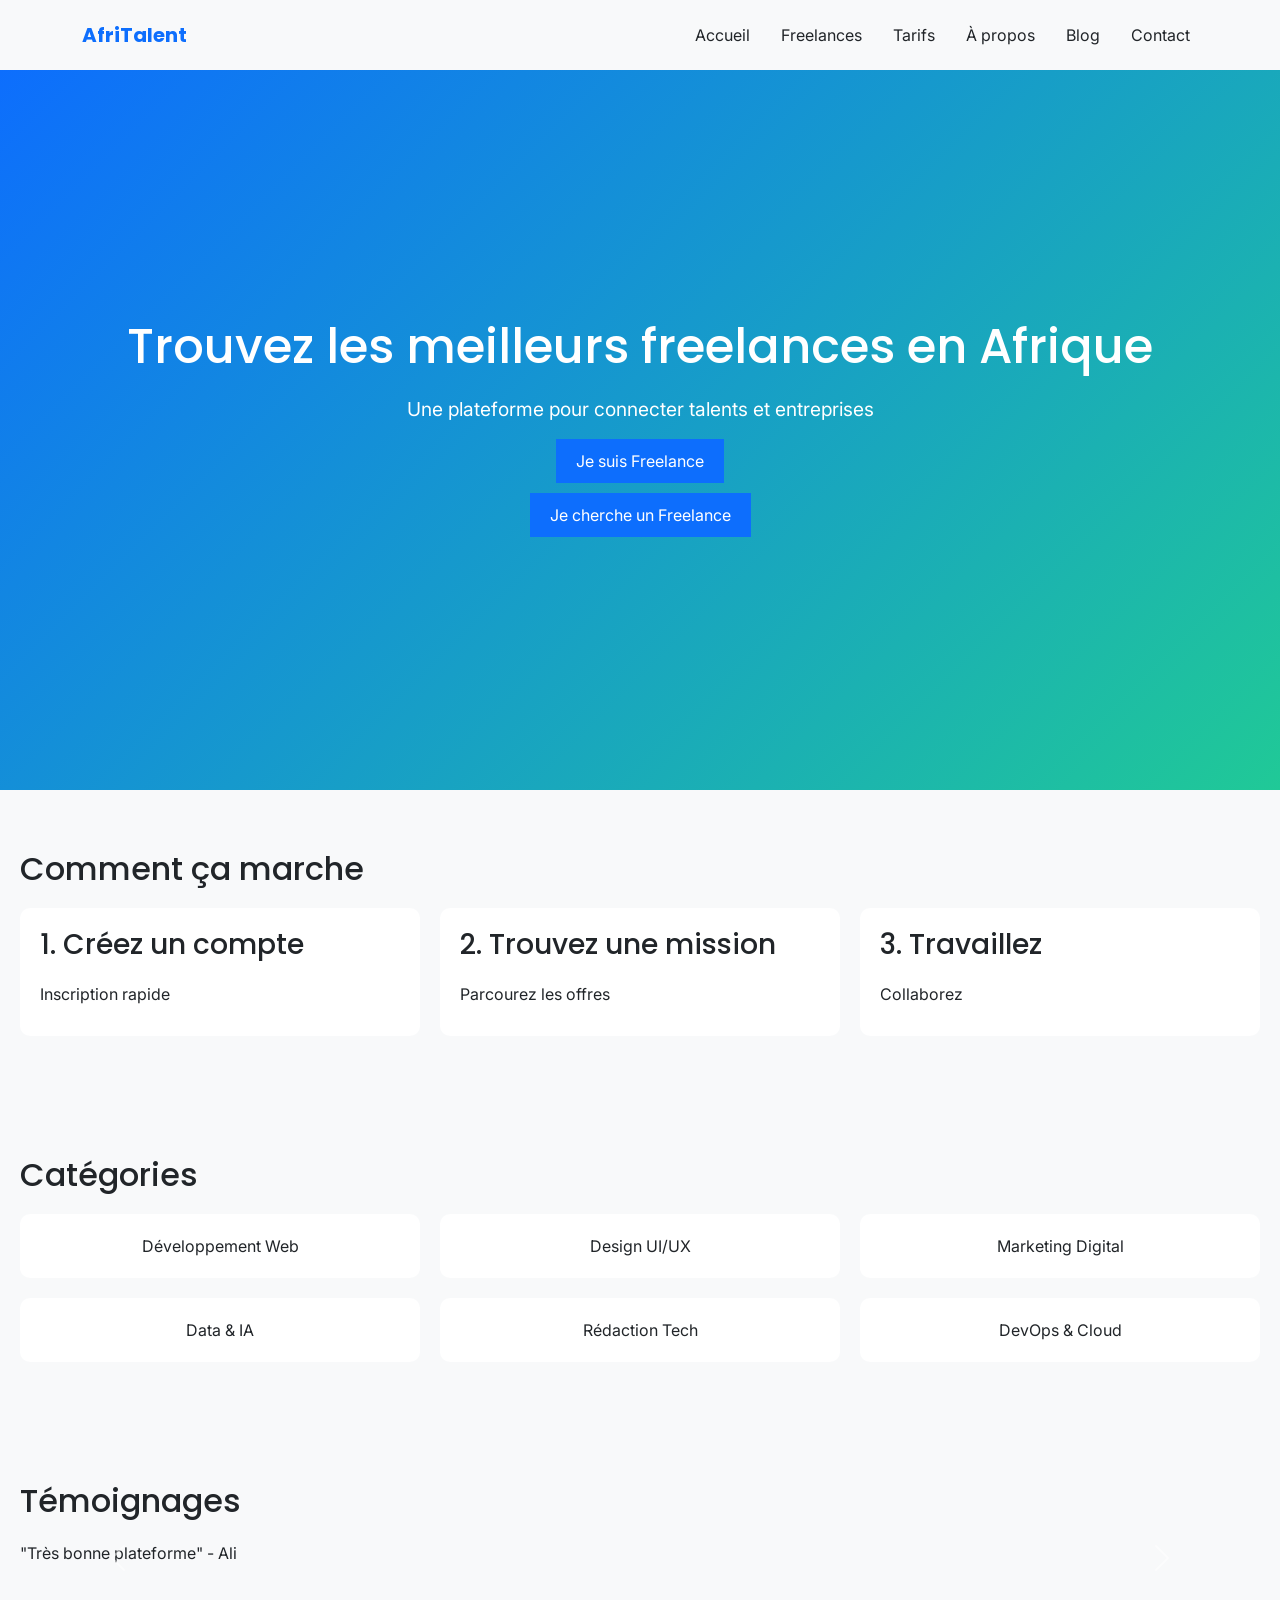
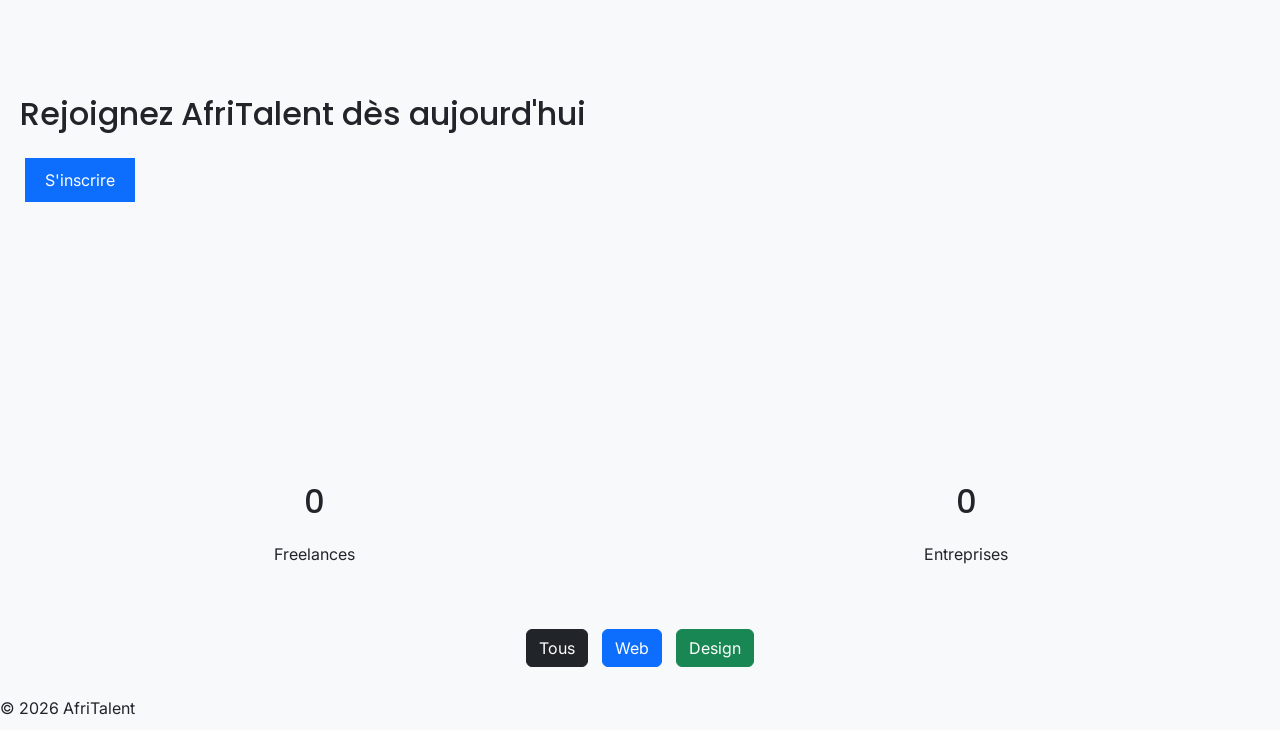
==== index.html @ 19736f78 "Init : structure du projet AfriTalent" ====
<!DOCTYPE html>
<html lang="fr">
<head>
    <meta charset="UTF-8">
    <meta name="viewport" content="width=device-width, initial-scale=1.0">
    <title>AfriTalent</title>
    <link href="https://fonts.googleapis.com/css2?family=Poppins:wght@300;500;700&family=Inter:wght@300;400;600&display=swap" rel="stylesheet">

    <!-- Bootstrap 5 -->
    <link href="https://cdn.jsdelivr.net/npm/bootstrap@5.3.0/dist/css/bootstrap.min.css" rel="stylesheet">

    <!-- CSS -->
    <link rel="stylesheet" href="css/style.css">
</head>
<body>

    <header>
        <nav class="navbar navbar-expand-lg navbar-light bg-light">
  <div class="container">
    <a class="navbar-brand" href="index.html">AfriTalent</a>

    <button class="navbar-toggler" type="button" data-bs-toggle="collapse" data-bs-target="#menu">
      <span class="navbar-toggler-icon"></span>
    </button>

    <div class="collapse navbar-collapse" id="menu">
      <ul class="navbar-nav ms-auto">
        <li class="nav-item"><a class="nav-link" href="index.html">Accueil</a></li>
        <li class="nav-item"><a class="nav-link" href="freelances.html">Freelances</a></li>
        <li class="nav-item"><a class="nav-link" href="tarifs.html">Tarifs</a></li>
        <li class="nav-item"><a class="nav-link" href="about.html">À propos</a></li>
        <li class="nav-item"><a class="nav-link" href="#">Blog</a></li>
        <li class="nav-item"><a class="nav-link" href="contact.html">Contact</a></li>
      </ul>
    </div>
  </div>
</nav>
    </header>

    <main>
       <!-- HERO -->
<section>
  <h1>Trouvez les meilleurs freelances en Afrique</h1>
  <p>Une plateforme pour connecter talents et entreprises</p>
  <button>Je suis Freelance</button>
  <button>Je cherche un Freelance</button>
</section>

<!-- COMMENT CA MARCHE -->
<section>
  <h2>Comment ça marche</h2>
  <div class="bento">
    <div>
      <h3>1. Créez un compte</h3>
      <p>Inscription rapide</p>
    </div>
    <div>
      <h3>2. Trouvez une mission</h3>
      <p>Parcourez les offres</p>
    </div>
    <div>
      <h3>3. Travaillez</h3>
      <p>Collaborez</p>
    </div>
  </div>
</section>

<!-- CATEGORIES -->
<section>
  <h2>Catégories</h2>
  <div class="categories">
    <div>Développement Web</div>
    <div>Design UI/UX</div>
    <div>Marketing Digital</div>
    <div>Data & IA</div>
    <div>Rédaction Tech</div>
    <div>DevOps & Cloud</div>
  </div>
</section>

<!-- TEMOIGNAGES -->
<section>
  <h2>Témoignages</h2>

  <div id="carouselExample" class="carousel slide">
    <div class="carousel-inner">

      <div class="carousel-item active">
        <p>"Très bonne plateforme" - Ali</p>
      </div>

      <div class="carousel-item">
        <p>"J'ai trouvé un job rapidement" - Fatou</p>
      </div>

      <div class="carousel-item">
        <p>"Service incroyable" - Jean</p>
      </div>

    </div>

    <button class="carousel-control-prev" data-bs-target="#carouselExample" data-bs-slide="prev">
      <span class="carousel-control-prev-icon"></span>
    </button>

    <button class="carousel-control-next" data-bs-target="#carouselExample" data-bs-slide="next">
      <span class="carousel-control-next-icon"></span>
    </button>
  </div>
</section>

<!-- CTA -->
<section>
  <h2>Rejoignez AfriTalent dès aujourd'hui</h2>
  <button>S'inscrire</button>
</section>
<section class="container my-5 fade"></section>
<div class="row text-center my-5">
  <div class="col">
    <h2 class="counter" data-target="2500">0</h2>
    <p>Freelances</p>
  </div>
  <div class="col">
    <h2 class="counter" data-target="800">0</h2>
    <p>Entreprises</p>
  </div>
</div>
<div class="text-center mb-4">
  <button onclick="filter('all')" class="btn btn-dark">Tous</button>
  <button onclick="filter('web')" class="btn btn-primary">Web</button>
  <button onclick="filter('design')" class="btn btn-success">Design</button>
</div>
<div class="col-md-4" data-cat="web"></div>
    </main>

    <footer>
        <p>© 2026 AfriTalent</p>
    </footer>

    <!-- JS Bootstrap -->
    <script src="https://cdn.jsdelivr.net/npm/bootstrap@5.3.0/dist/js/bootstrap.bundle.min.js"></script>

    <!-- JS -->
    <script src="js/main.js"></script>
</body>
</html>
---- css/style.css ----
:root {
    --primary: #0d6efd;
    --secondary: #6c757d;
    --dark: #212529;
    --light: #f8f9fa;
    --accent: #20c997;

    --font-title: 'Poppins', sans-serif;
    --font-text: 'Inter', sans-serif;

    --spacing: 16px;
}
* {
    margin: 0;
    padding: 0;
    box-sizing: border-box;
}

body {
    font-family: var(--font-text);
    background-color: var(--light);
    color: var(--dark);
}
section {
    padding: 60px 20px;
}

h1, h2, h3 {
    font-family: var(--font-title);
    margin-bottom: 20px;
}

p {
    margin-bottom: 10px;
}
.navbar {
    padding: 15px;
}

.navbar-brand {
    font-family: var(--font-title);
    font-weight: bold;
    color: var(--primary) !important;
}

.nav-link {
    margin-left: 15px;
    color: var(--dark) !important;
}

.nav-link:hover {
    color: var(--primary) !important;
}
button {
    padding: 10px 20px;
    border: none;
    background-color: var(--primary);
    color: white;
    cursor: pointer;
    margin: 5px;
}

button:hover {
    background-color: var(--accent);
}
section:first-of-type {
    text-align: center;
    background-color: var(--primary);
    color: white;
    padding: 80px 20px;
}
section:first-of-type {
    display: flex;
    flex-direction: column;
    align-items: center;
    justify-content: center;
    background: linear-gradient(135deg, var(--primary), var(--accent));
    color: white;
    text-align: center;
    min-height: 80vh;
}

section:first-of-type h1 {
    font-size: 3rem;
}

section:first-of-type p {
    font-size: 1.2rem;
}
.bento {
    display: grid;
    grid-template-columns: repeat(3, 1fr);
    gap: 20px;
}

.bento div {
    background: white;
    padding: 20px;
    border-radius: 10px;
}
.categories {
    display: grid;
    grid-template-columns: repeat(3, 1fr);
    gap: 20px;
}

.categories div {
    background: white;
    padding: 20px;
    border-radius: 10px;
    text-align: center;
    transition: 0.3s;
}

.categories div:hover {
    transform: translateY(-10px);
    box-shadow: 0 10px 20px rgba(0,0,0,0.2);
    background: var(--primary);
    color: white;
}
section {
    transition: all 0.3s ease;
}
.bento {
    display: grid;
    grid-template-columns: repeat(3, 1fr);
    gap: 20px;
}

.categories {
    display: grid;
    grid-template-columns: repeat(3, 1fr);
    gap: 20px;
}
/* TABLETTE */
@media (max-width: 768px) {
    .bento {
        grid-template-columns: repeat(2, 1fr);
    }

    .categories {
        grid-template-columns: repeat(2, 1fr);
    }

    section:first-of-type h1 {
        font-size: 2rem;
    }
}

/* MOBILE */
@media (max-width: 576px) {
    .bento {
        grid-template-columns: 1fr;
    }

    .categories {
        grid-template-columns: 1fr;
    }

    section:first-of-type {
        padding: 40px 10px;
    }

    section:first-of-type h1 {
        font-size: 1.5rem;
    }

    button {
        width: 100%;
    }
}
img {
    max-width: 100%;
    height: auto;
}
.fade {
  opacity: 0;
  transform: translateY(40px);
  transition: 0.6s ease;
}

.fade.show {
  opacity: 1;
  transform: translateY(0);
}
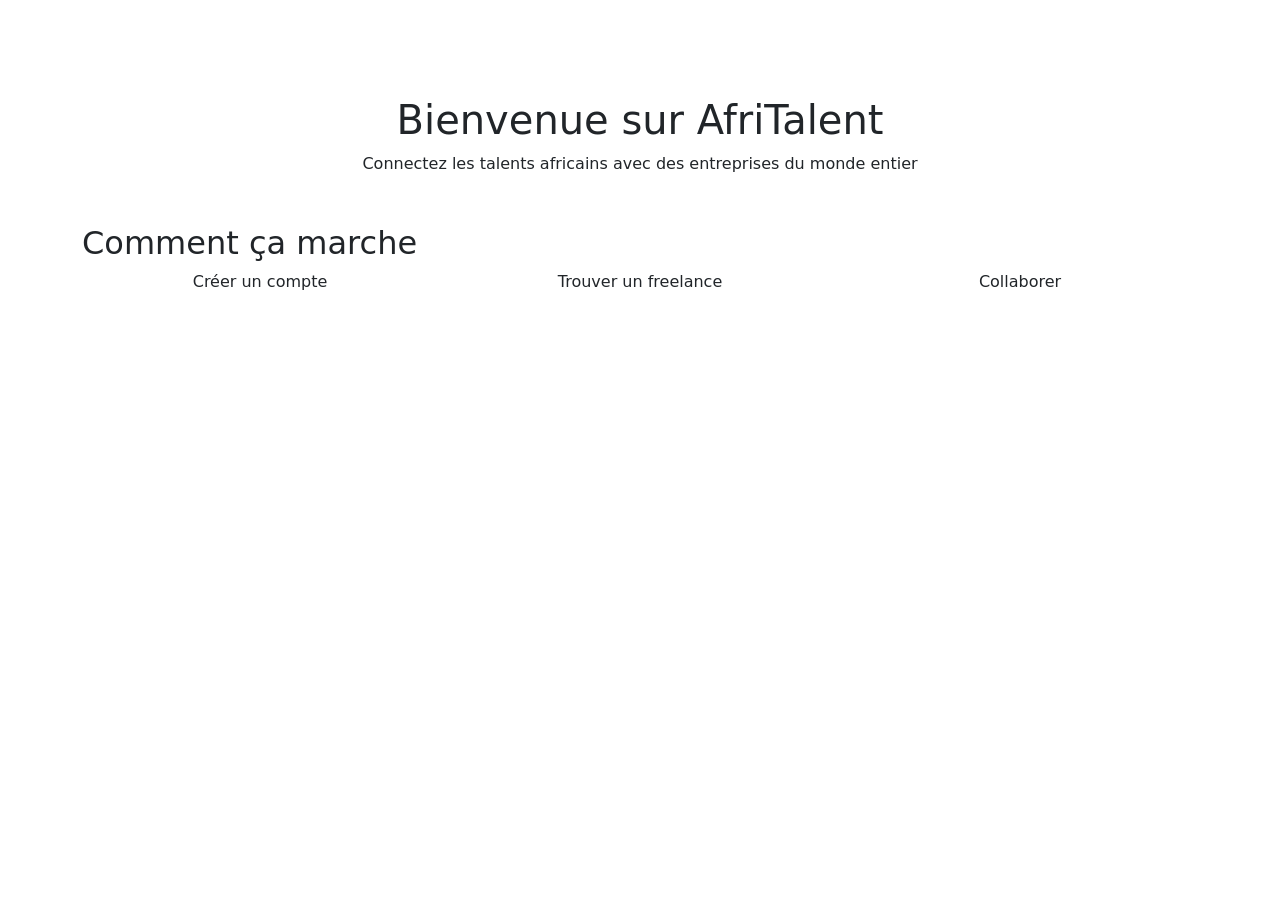
==== commit 8e183b53: "HTML : création des pages principales avec structure et contenu" ====
--- a/index.html
+++ b/index.html
@@ -1,146 +1,39 @@
 <!DOCTYPE html>
 <html lang="fr">
 <head>
-    <meta charset="UTF-8">
-    <meta name="viewport" content="width=device-width, initial-scale=1.0">
-    <title>AfriTalent</title>
-    <link href="https://fonts.googleapis.com/css2?family=Poppins:wght@300;500;700&family=Inter:wght@300;400;600&display=swap" rel="stylesheet">
+  <meta charset="UTF-8">
+  <title>AfriTalent</title>
 
-    <!-- Bootstrap 5 -->
-    <link href="https://cdn.jsdelivr.net/npm/bootstrap@5.3.0/dist/css/bootstrap.min.css" rel="stylesheet">
+  <meta name="viewport" content="width=device-width, initial-scale=1.0">
 
-    <!-- CSS -->
-    <link rel="stylesheet" href="css/style.css">
+  <!-- Bootstrap -->
+  <link href="https://cdn.jsdelivr.net/npm/bootstrap@5.3.0/dist/css/bootstrap.min.css" rel="stylesheet">
+
+  <!-- CSS -->
+  <link rel="stylesheet" href="css/style.css">
 </head>
 <body>
 
-    <header>
-        <nav class="navbar navbar-expand-lg navbar-light bg-light">
-  <div class="container">
-    <a class="navbar-brand" href="index.html">AfriTalent</a>
+<main class="container mt-5 pt-5">
+  <h1 class="text-center">Bienvenue sur AfriTalent</h1>
 
-    <button class="navbar-toggler" type="button" data-bs-toggle="collapse" data-bs-target="#menu">
-      <span class="navbar-toggler-icon"></span>
-    </button>
+<p class="text-center">
+  Connectez les talents africains avec des entreprises du monde entier
+</p>
 
-    <div class="collapse navbar-collapse" id="menu">
-      <ul class="navbar-nav ms-auto">
-        <li class="nav-item"><a class="nav-link" href="index.html">Accueil</a></li>
-        <li class="nav-item"><a class="nav-link" href="freelances.html">Freelances</a></li>
-        <li class="nav-item"><a class="nav-link" href="tarifs.html">Tarifs</a></li>
-        <li class="nav-item"><a class="nav-link" href="about.html">À propos</a></li>
-        <li class="nav-item"><a class="nav-link" href="#">Blog</a></li>
-        <li class="nav-item"><a class="nav-link" href="contact.html">Contact</a></li>
-      </ul>
-    </div>
-  </div>
-</nav>
-    </header>
+<section class="mt-5">
+  <h2>Comment ça marche</h2>
 
-    <main>
-       <!-- HERO -->
-<section>
-  <h1>Trouvez les meilleurs freelances en Afrique</h1>
-  <p>Une plateforme pour connecter talents et entreprises</p>
-  <button>Je suis Freelance</button>
-  <button>Je cherche un Freelance</button>
-</section>
-
-<!-- COMMENT CA MARCHE -->
-<section>
-  <h2>Comment ça marche</h2>
-  <div class="bento">
-    <div>
-      <h3>1. Créez un compte</h3>
-      <p>Inscription rapide</p>
-    </div>
-    <div>
-      <h3>2. Trouvez une mission</h3>
-      <p>Parcourez les offres</p>
-    </div>
-    <div>
-      <h3>3. Travaillez</h3>
-      <p>Collaborez</p>
-    </div>
+  <div class="row text-center">
+    <div class="col-md-4">Créer un compte</div>
+    <div class="col-md-4">Trouver un freelance</div>
+    <div class="col-md-4">Collaborer</div>
   </div>
 </section>
 
-<!-- CATEGORIES -->
-<section>
-  <h2>Catégories</h2>
-  <div class="categories">
-    <div>Développement Web</div>
-    <div>Design UI/UX</div>
-    <div>Marketing Digital</div>
-    <div>Data & IA</div>
-    <div>Rédaction Tech</div>
-    <div>DevOps & Cloud</div>
-  </div>
-</section>
+ 
 
-<!-- TEMOIGNAGES -->
-<section>
-  <h2>Témoignages</h2>
+</main>
 
-  <div id="carouselExample" class="carousel slide">
-    <div class="carousel-inner">
-
-      <div class="carousel-item active">
-        <p>"Très bonne plateforme" - Ali</p>
-      </div>
-
-      <div class="carousel-item">
-        <p>"J'ai trouvé un job rapidement" - Fatou</p>
-      </div>
-
-      <div class="carousel-item">
-        <p>"Service incroyable" - Jean</p>
-      </div>
-
-    </div>
-
-    <button class="carousel-control-prev" data-bs-target="#carouselExample" data-bs-slide="prev">
-      <span class="carousel-control-prev-icon"></span>
-    </button>
-
-    <button class="carousel-control-next" data-bs-target="#carouselExample" data-bs-slide="next">
-      <span class="carousel-control-next-icon"></span>
-    </button>
-  </div>
-</section>
-
-<!-- CTA -->
-<section>
-  <h2>Rejoignez AfriTalent dès aujourd'hui</h2>
-  <button>S'inscrire</button>
-</section>
-<section class="container my-5 fade"></section>
-<div class="row text-center my-5">
-  <div class="col">
-    <h2 class="counter" data-target="2500">0</h2>
-    <p>Freelances</p>
-  </div>
-  <div class="col">
-    <h2 class="counter" data-target="800">0</h2>
-    <p>Entreprises</p>
-  </div>
-</div>
-<div class="text-center mb-4">
-  <button onclick="filter('all')" class="btn btn-dark">Tous</button>
-  <button onclick="filter('web')" class="btn btn-primary">Web</button>
-  <button onclick="filter('design')" class="btn btn-success">Design</button>
-</div>
-<div class="col-md-4" data-cat="web"></div>
-    </main>
-
-    <footer>
-        <p>© 2026 AfriTalent</p>
-    </footer>
-
-    <!-- JS Bootstrap -->
-    <script src="https://cdn.jsdelivr.net/npm/bootstrap@5.3.0/dist/js/bootstrap.bundle.min.js"></script>
-
-    <!-- JS -->
-    <script src="js/main.js"></script>
 </body>
 </html>
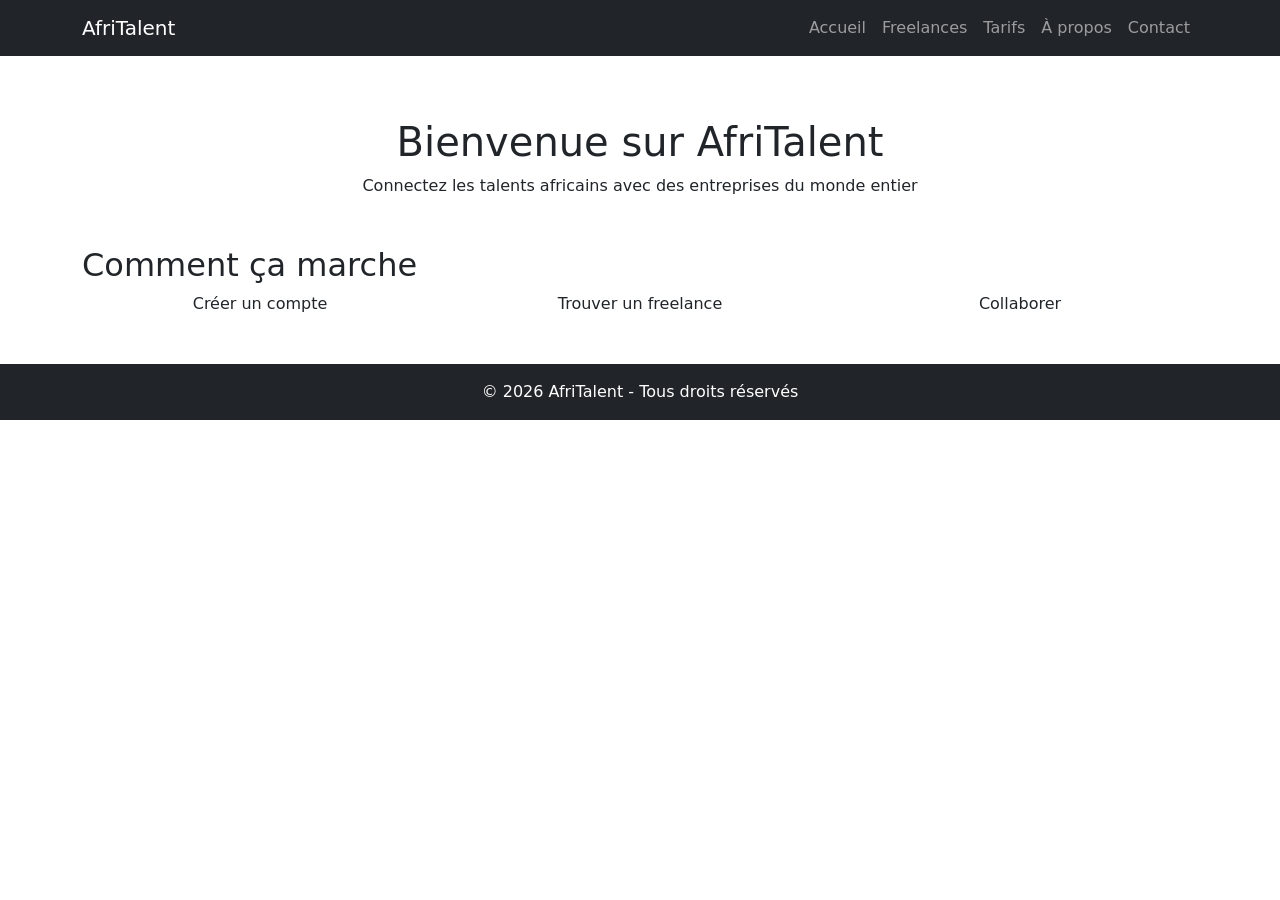
==== commit a204c80f: "HTML : ajout de la navbar et structure globale du site" ====
--- a/index.html
+++ b/index.html
@@ -13,8 +13,27 @@
   <link rel="stylesheet" href="css/style.css">
 </head>
 <body>
+  <nav class="navbar navbar-expand-lg navbar-dark bg-dark fixed-top">
+  <div class="container">
+    <a class="navbar-brand" href="index.html">AfriTalent</a>
 
-<main class="container mt-5 pt-5">
+    <button class="navbar-toggler" data-bs-toggle="collapse" data-bs-target="#nav">
+      <span class="navbar-toggler-icon"></span>
+    </button>
+
+    <div id="nav" class="collapse navbar-collapse">
+      <ul class="navbar-nav ms-auto">
+        <li class="nav-item"><a class="nav-link" href="index.html">Accueil</a></li>
+        <li class="nav-item"><a class="nav-link" href="freelances.html">Freelances</a></li>
+        <li class="nav-item"><a class="nav-link" href="tarifs.html">Tarifs</a></li>
+        <li class="nav-item"><a class="nav-link" href="about.html">À propos</a></li>
+        <li class="nav-item"><a class="nav-link" href="contact.html">Contact</a></li>
+      </ul>
+    </div>
+  </div>
+</nav>
+
+<main class="container mt-5">
   <h1 class="text-center">Bienvenue sur AfriTalent</h1>
 
 <p class="text-center">
@@ -31,9 +50,13 @@
   </div>
 </section>
 
+
  
 
 </main>
-
+<footer class="bg-dark text-white text-center p-3 mt-5">
+  © 2026 AfriTalent - Tous droits réservés
+</footer>
+<script src="https://cdn.jsdelivr.net/npm/bootstrap@5.3.0/dist/js/bootstrap.bundle.min.js"></script>
 </body>
 </html>
--- a/css/style.css
+++ b/css/style.css
@@ -0,0 +1,3 @@
+body {
+  padding-top: 70px;
+}
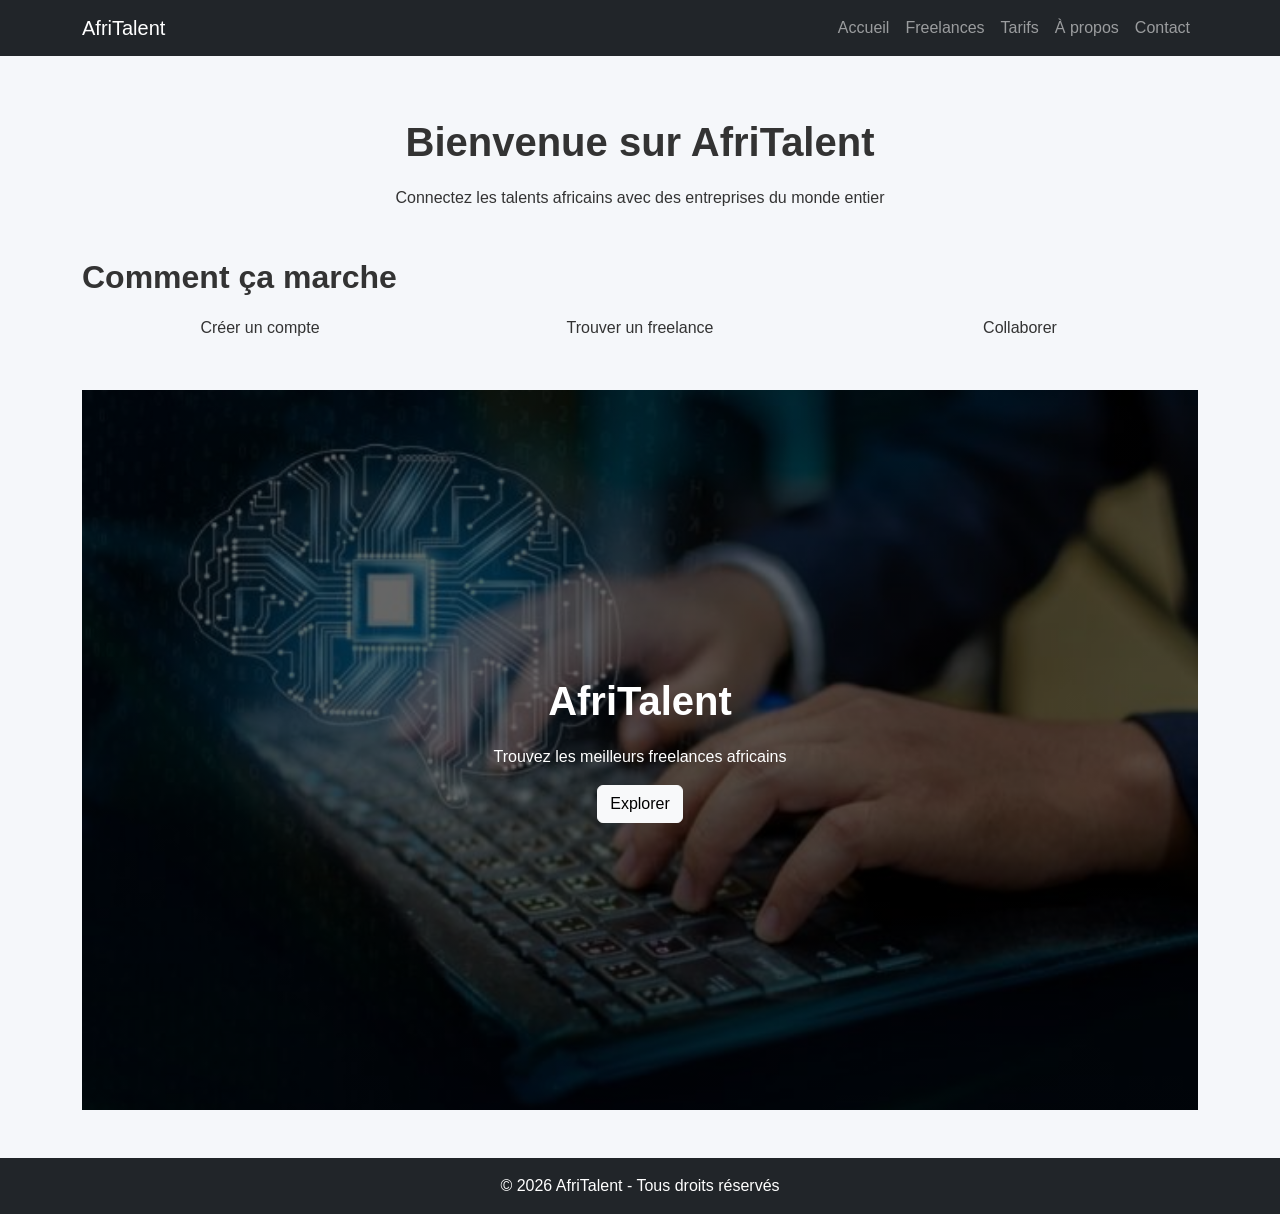
==== commit 376967f5: "Ajout du dossier images et image de fond" ====
--- a/index.html
+++ b/index.html
@@ -49,6 +49,13 @@
     <div class="col-md-4">Collaborer</div>
   </div>
 </section>
+<section class="hero text-center text-white d-flex align-items-center">
+  <div class="container">
+    <h1>AfriTalent</h1>
+    <p>Trouvez les meilleurs freelances africains</p>
+    <a href="freelances.html" class="btn btn-light">Explorer</a>
+  </div>
+</section>
 
 
  
--- a/css/style.css
+++ b/css/style.css
@@ -1,3 +1,58 @@
 body {
   padding-top: 70px;
+}
+/* RESET */
+* {
+  margin: 0;
+  padding: 0;
+  box-sizing: border-box;
+}
+
+/* BODY */
+body {
+  font-family: Arial, sans-serif;
+  background-color: #f5f7fa;
+  color: #333;
+}
+
+/* TITRES */
+h1, h2, h3 {
+  font-weight: bold;
+  margin-bottom: 20px;
+}
+
+/* SECTIONS */
+section {
+  margin-top: 50px;
+}
+
+/* LIENS */
+a {
+  text-decoration: none;
+}
+.hero {
+  height: 80vh;
+  background: linear-gradient(rgba(0,0,0,0.6), rgba(0,0,0,0.6)),
+              url('../images/bg.jpg') center/cover;
+}
+.card {
+  border: none;
+  border-radius: 10px;
+  transition: 0.3s;
+}
+
+.card:hover {
+  transform: translateY(-5px);
+  box-shadow: 0 10px 20px rgba(0,0,0,0.2);
+}
+.navbar {
+  transition: 0.3s;
+}
+footer {
+  margin-top: 50px;
+}
+@media (max-width: 768px) {
+  h1 {
+    font-size: 24px;
+  }
 }
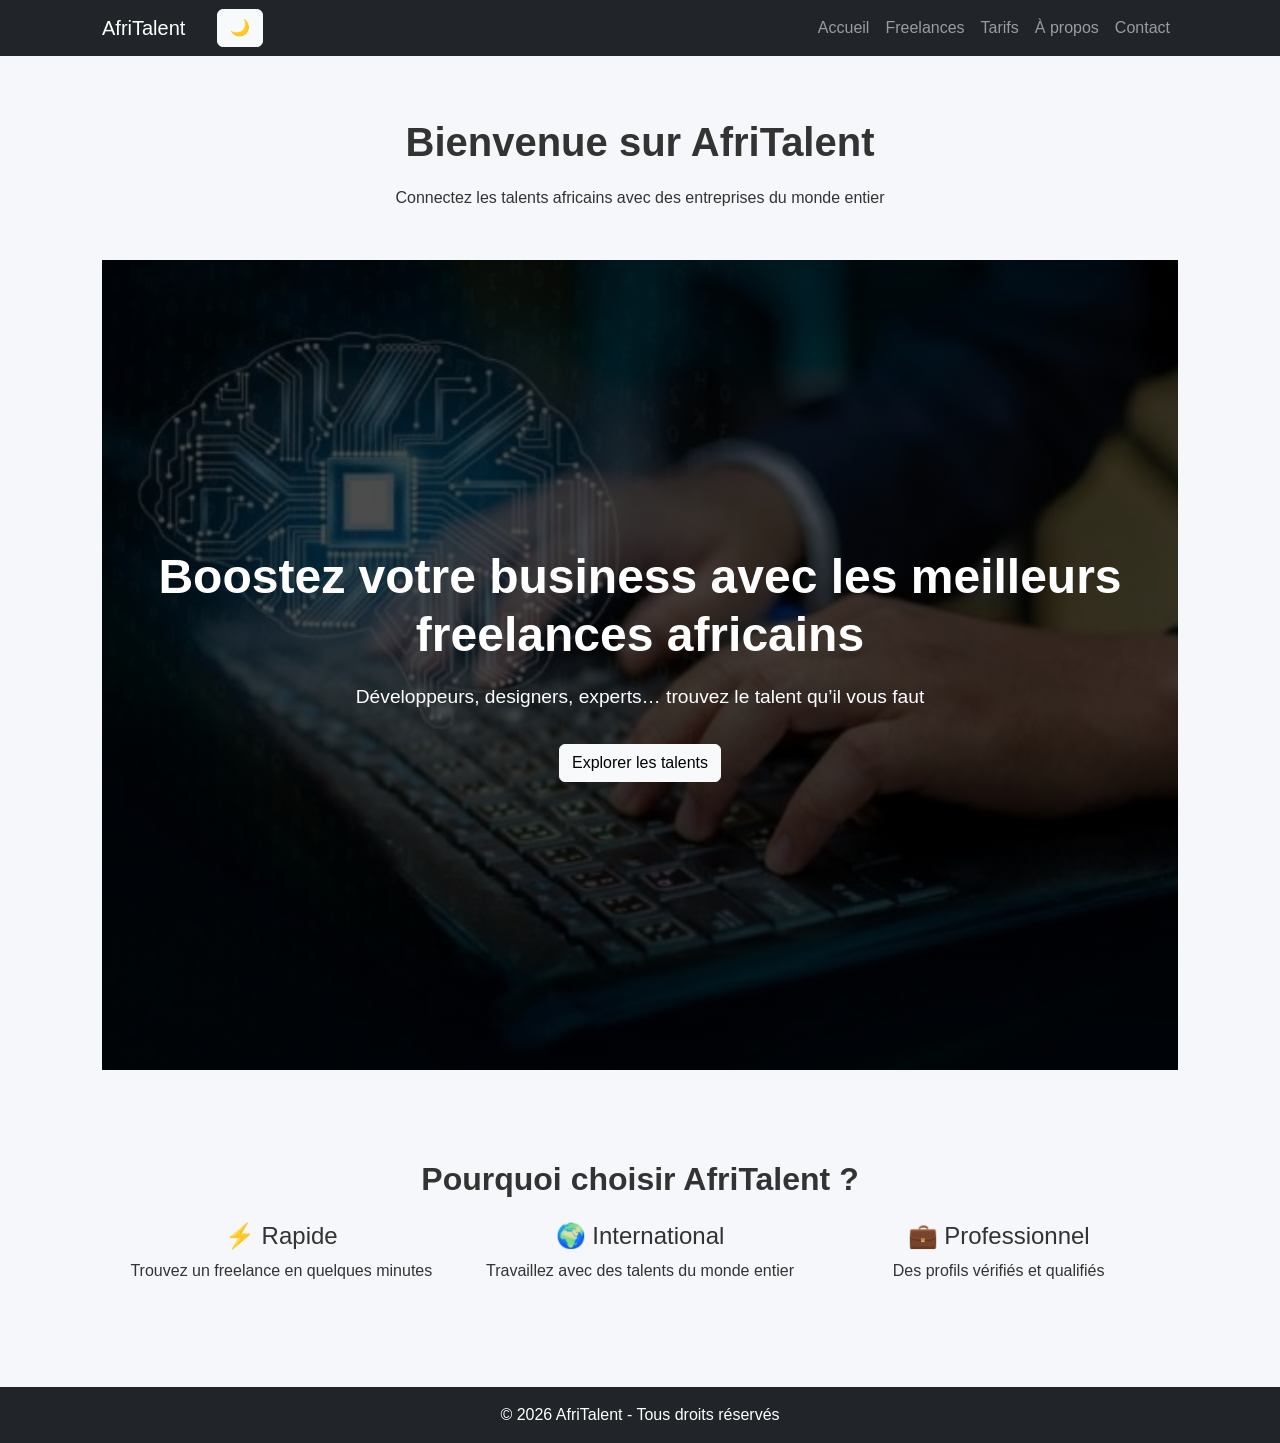
==== commit 997bdf28: "JS : dark mode avec localStorage + navbar dynamique" ====
--- a/index.html
+++ b/index.html
@@ -20,6 +20,7 @@
     <button class="navbar-toggler" data-bs-toggle="collapse" data-bs-target="#nav">
       <span class="navbar-toggler-icon"></span>
     </button>
+    <button id="darkToggle" class="btn btn-light ms-3">🌙</button>
 
     <div id="nav" class="collapse navbar-collapse">
       <ul class="navbar-nav ms-auto">
@@ -40,23 +41,34 @@
   Connectez les talents africains avec des entreprises du monde entier
 </p>
 
-<section class="mt-5">
-  <h2>Comment ça marche</h2>
-
-  <div class="row text-center">
-    <div class="col-md-4">Créer un compte</div>
-    <div class="col-md-4">Trouver un freelance</div>
-    <div class="col-md-4">Collaborer</div>
-  </div>
-</section>
-<section class="hero text-center text-white d-flex align-items-center">
+<section class="hero d-flex align-items-center text-center text-white">
   <div class="container">
-    <h1>AfriTalent</h1>
-    <p>Trouvez les meilleurs freelances africains</p>
-    <a href="freelances.html" class="btn btn-light">Explorer</a>
+    <h1>Boostez votre business avec les meilleurs freelances africains</h1>
+    <p>Développeurs, designers, experts… trouvez le talent qu’il vous faut</p>
+    <a href="freelances.html" class="btn btn-light mt-3">Explorer les talents</a>
   </div>
 </section>
 
+<section class="container text-center">
+  <h2>Pourquoi choisir AfriTalent ?</h2>
+
+  <div class="row mt-4">
+    <div class="col-md-4">
+      <h4>⚡ Rapide</h4>
+      <p>Trouvez un freelance en quelques minutes</p>
+    </div>
+
+    <div class="col-md-4">
+      <h4>🌍 International</h4>
+      <p>Travaillez avec des talents du monde entier</p>
+    </div>
+
+    <div class="col-md-4">
+      <h4>💼 Professionnel</h4>
+      <p>Des profils vérifiés et qualifiés</p>
+    </div>
+  </div>
+</section>
 
  
 
@@ -65,5 +77,6 @@
   © 2026 AfriTalent - Tous droits réservés
 </footer>
 <script src="https://cdn.jsdelivr.net/npm/bootstrap@5.3.0/dist/js/bootstrap.bundle.min.js"></script>
+<script src="js/main.js"></script>
 </body>
 </html>
--- a/css/style.css
+++ b/css/style.css
@@ -55,4 +55,90 @@
   h1 {
     font-size: 24px;
   }
+}
+.card {
+  border: none;
+  border-radius: 12px;
+  transition: all 0.3s ease;
+  background: white;
+}
+
+.card:hover {
+  transform: translateY(-8px) scale(1.02);
+  box-shadow: 0 15px 30px rgba(0,0,0,0.2);
+}
+.btn {
+  transition: all 0.3s ease;
+}
+
+.btn:hover {
+  transform: scale(1.05);
+}
+.nav-link {
+  position: relative;
+}
+
+.nav-link::after {
+  content: "";
+  position: absolute;
+  left: 0;
+  bottom: -3px;
+  width: 0%;
+  height: 2px;
+  background: white;
+  transition: 0.3s;
+}
+
+.nav-link:hover::after {
+  width: 100%;
+}
+.hero h1 {
+  font-size: 3rem;
+}
+
+.hero p {
+  font-size: 1.2rem;
+}
+.container {
+  max-width: 1100px;
+}
+section {
+  padding: 40px 0;
+}
+.hero {
+  height: 90vh;
+  background: linear-gradient(rgba(0,0,0,0.7), rgba(0,0,0,0.7)),
+              url('../images/bg.jpg') center/cover;
+}
+.card h2 {
+  font-size: 2rem;
+  margin: 10px 0;
+}
+
+.card {
+  transition: 0.3s;
+}
+
+.card:hover {
+  transform: scale(1.05);
+}
+body.dark {
+  background: #121212;
+  color: white;
+}
+
+body.dark .navbar {
+  background: #1f1f1f !important;
+}
+
+body.dark .card {
+  background: #1e1e1e;
+  color: white;
+}
+
+body.dark footer {
+  background: #111;
+}
+body, .card, .navbar {
+  transition: 0.3s;
 }
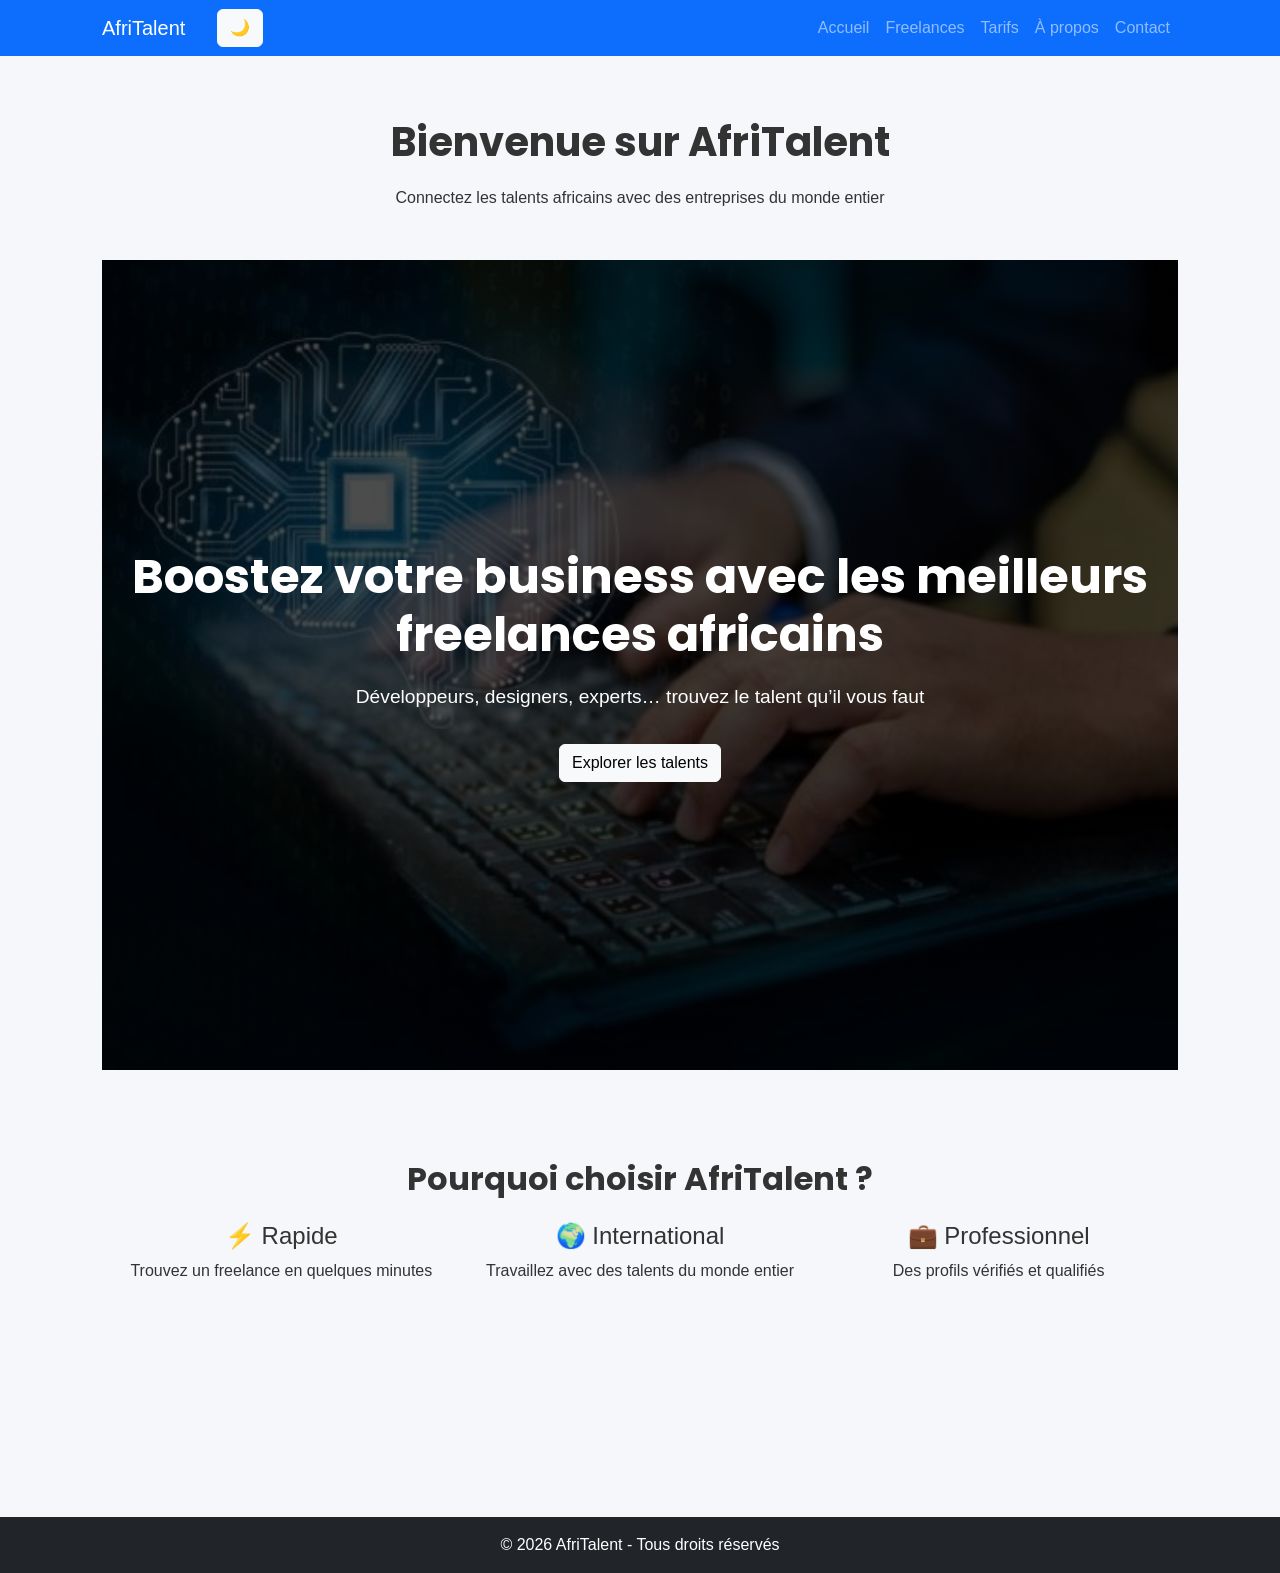
==== commit c6dbae45: "JS : compteurs animés au scroll et animations fade-in des sections" ====
--- a/index.html
+++ b/index.html
@@ -5,6 +5,8 @@
   <title>AfriTalent</title>
 
   <meta name="viewport" content="width=device-width, initial-scale=1.0">
+  <link href="https://fonts.googleapis.com/css2?family=Poppins:wght@400;600&family=Roboto:wght@300;400&display=swap" rel="stylesheet">
+  <link href="https://cdn.jsdelivr.net/npm/bootstrap-icons/font/bootstrap-icons.css" rel="stylesheet">
 
   <!-- Bootstrap -->
   <link href="https://cdn.jsdelivr.net/npm/bootstrap@5.3.0/dist/css/bootstrap.min.css" rel="stylesheet">
@@ -69,6 +71,7 @@
     </div>
   </div>
 </section>
+<section class="container fade"></section>
 
  
 
--- a/css/style.css
+++ b/css/style.css
@@ -1,3 +1,28 @@
+:root {
+  --primary: #0d6efd;
+  --dark: #121212;
+  --light: #f5f7fa;
+  --accent: #ff6600;
+  --text: #333;
+  --white: #ffffff;
+}
+body {
+  font-family: 'Roboto', sans-serif;
+  background: var(--light);
+  color: var(--text);
+}
+
+h1, h2, h3 {
+  font-family: 'Poppins', sans-serif;
+}
+
+.navbar {
+  background: var(--primary) !important;
+}
+
+.card {
+  background: var(--white);
+}
 body {
   padding-top: 70px;
 }
@@ -141,4 +166,15 @@
 }
 body, .card, .navbar {
   transition: 0.3s;
+}
+/* Animation fade-in */
+.fade {
+  opacity: 0;
+  transform: translateY(40px);
+  transition: all 0.6s ease;
+}
+
+.fade.show {
+  opacity: 1;
+  transform: translateY(0);
 }
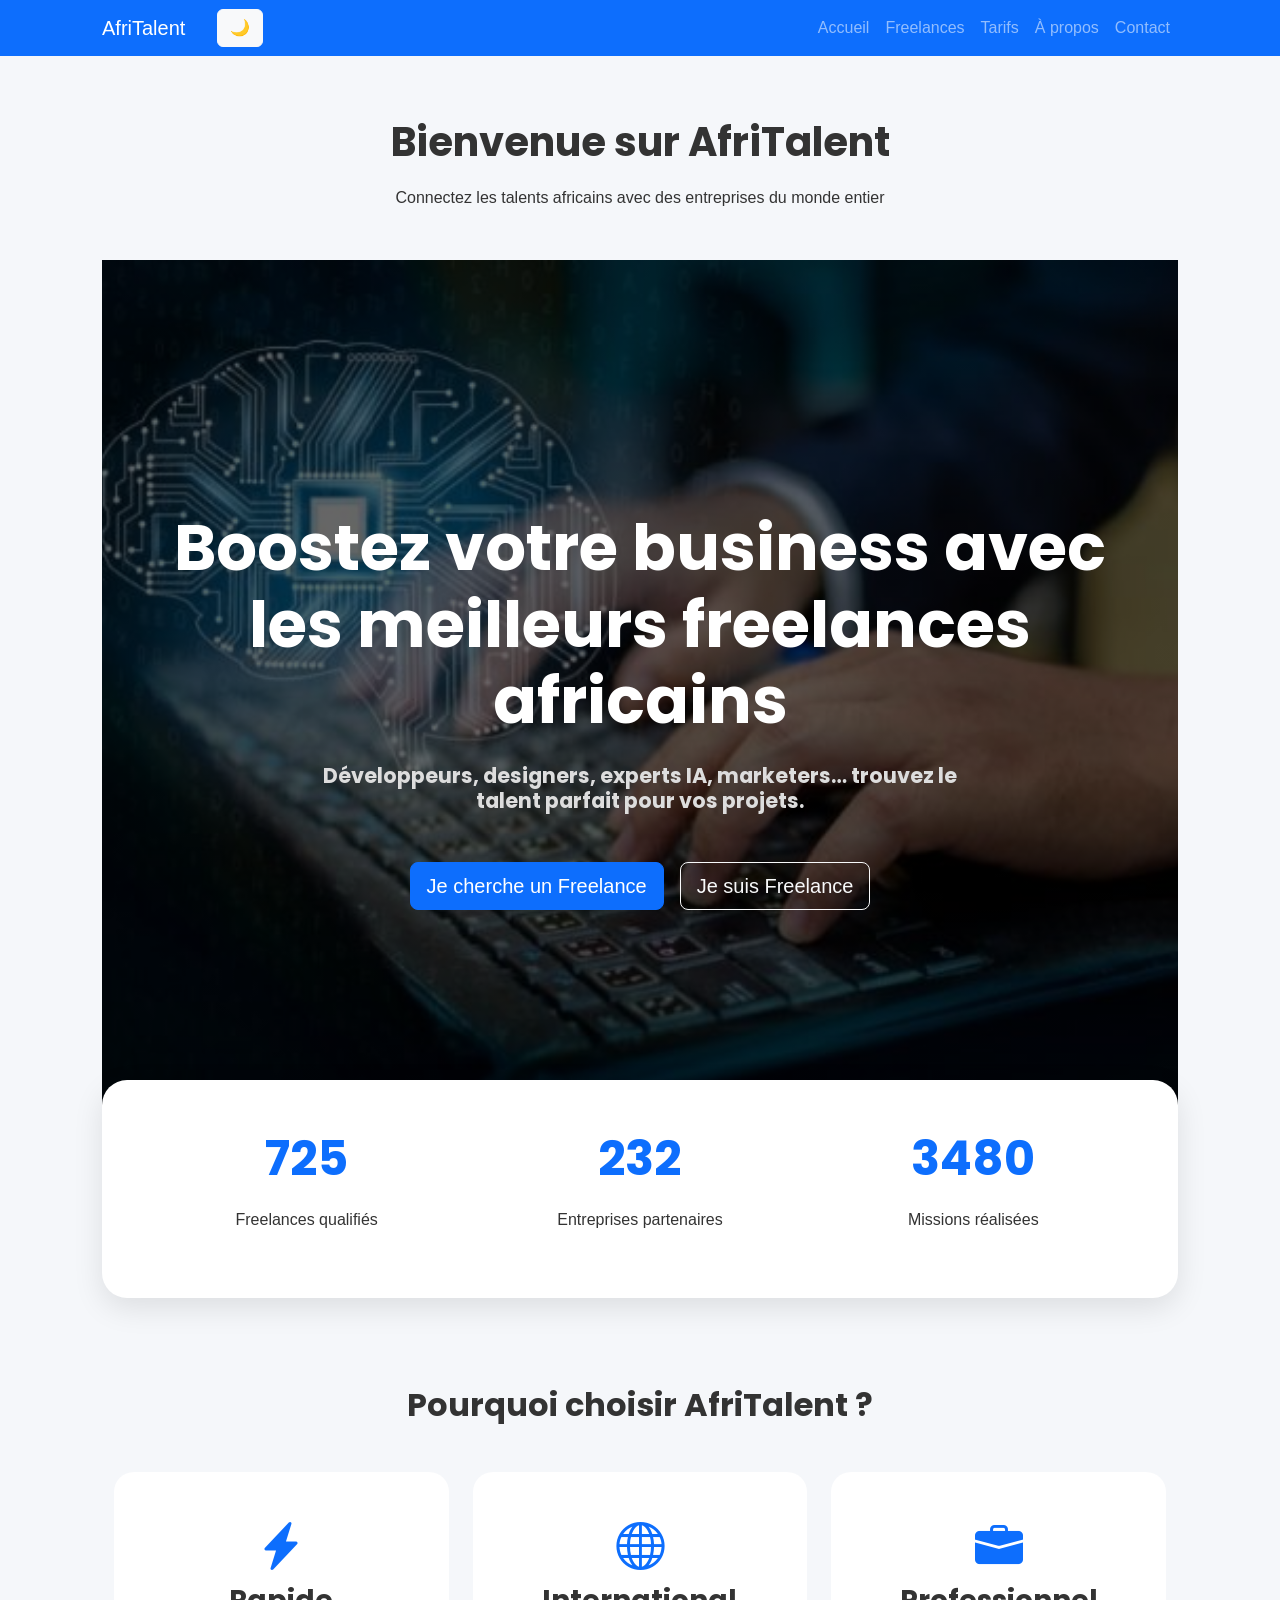
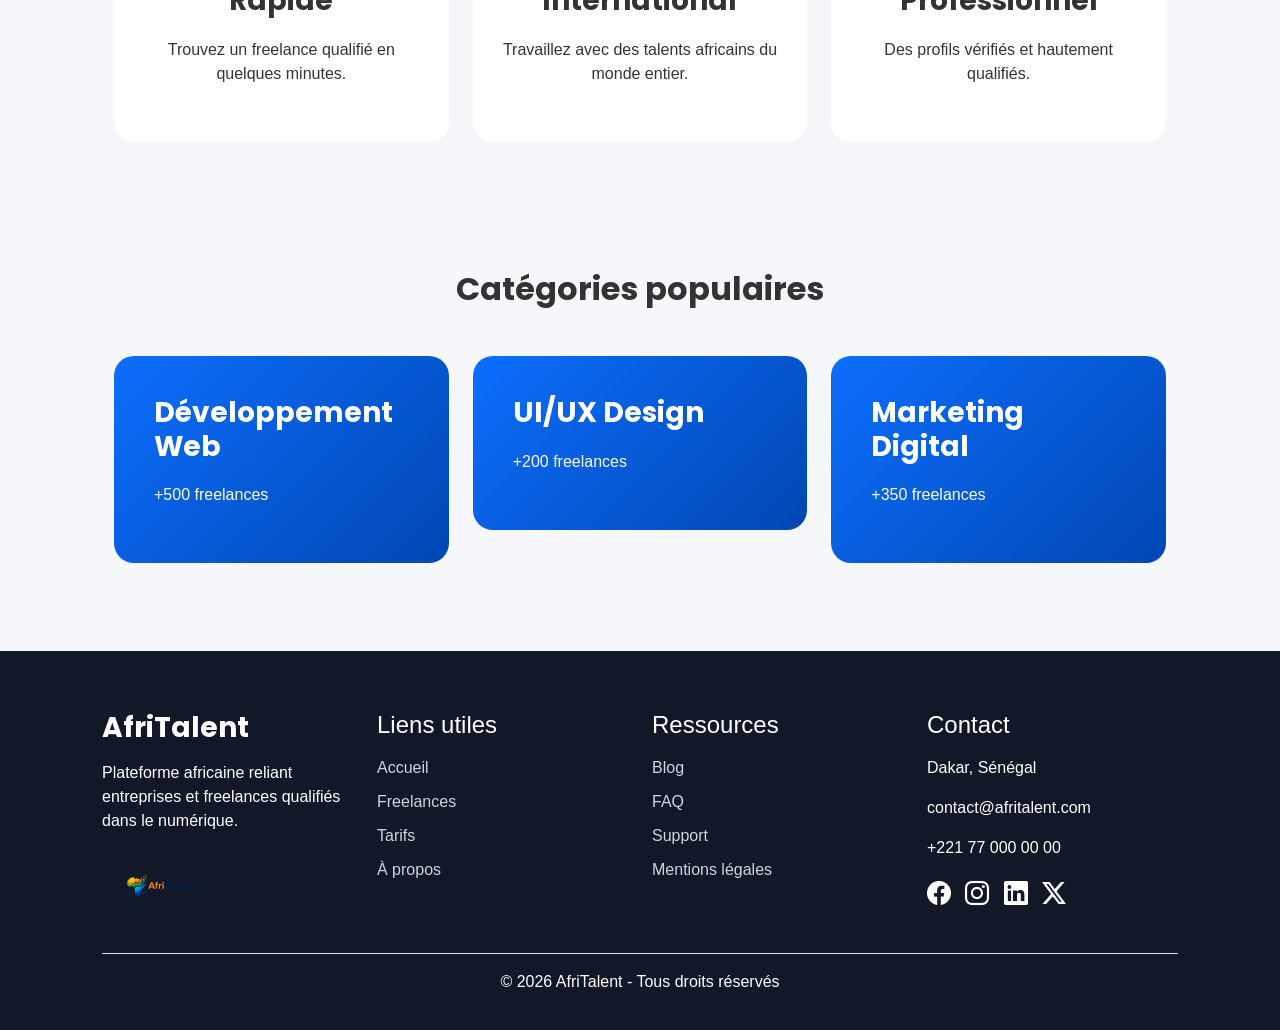
==== commit ffb41a4f: "Finalisation : corrections responsive, optimisation du code et commentaires" ====
--- a/index.html
+++ b/index.html
@@ -42,42 +42,292 @@
 <p class="text-center">
   Connectez les talents africains avec des entreprises du monde entier
 </p>
-
-<section class="hero d-flex align-items-center text-center text-white">
+<!-- HERO SECTION -->
+<section 
+  class="hero d-flex align-items-center text-center text-white"
+  
+  style="
+    min-height:100vh;
+    background:
+    linear-gradient(rgba(0,0,0,0.6), rgba(0,0,0,0.6)),
+    url('images/bg.jpg');
+
+    background-size:cover;
+    background-position:center;
+    background-repeat:no-repeat;
+  "
+>
+
   <div class="container">
-    <h1>Boostez votre business avec les meilleurs freelances africains</h1>
-    <p>Développeurs, designers, experts… trouvez le talent qu’il vous faut</p>
-    <a href="freelances.html" class="btn btn-light mt-3">Explorer les talents</a>
-  </div>
+
+    <h1 class="display-2 fw-bold">
+      Boostez votre business avec les meilleurs freelances africains
+    </h1>
+
+    <h2 class="mt-4">
+      Développeurs, designers, experts IA, marketers…
+      trouvez le talent parfait pour vos projets.
+    </h2>
+
+    <div class="mt-5 d-flex justify-content-center gap-3 flex-wrap">
+
+      <a href="freelances.html" class="btn btn-primary btn-lg">
+        Je cherche un Freelance
+      </a>
+
+      <a href="contact.html" class="btn btn-outline-light btn-lg">
+        Je suis Freelance
+      </a>
+
+    </div>
+
+  </div>
+
 </section>
 
-<section class="container text-center">
-  <h2>Pourquoi choisir AfriTalent ?</h2>
-
-  <div class="row mt-4">
-    <div class="col-md-4">
-      <h4>⚡ Rapide</h4>
-      <p>Trouvez un freelance en quelques minutes</p>
-    </div>
-
-    <div class="col-md-4">
-      <h4>🌍 International</h4>
-      <p>Travaillez avec des talents du monde entier</p>
-    </div>
-
-    <div class="col-md-4">
-      <h4>💼 Professionnel</h4>
-      <p>Des profils vérifiés et qualifiés</p>
-    </div>
-  </div>
+<!-- STATISTIQUES -->
+<section class="stats-section container text-center fade">
+
+  <div class="row">
+
+    <div class="col-md-4">
+      <h2 class="counter" data-target="2500">0</h2>
+      <p>Freelances qualifiés</p>
+    </div>
+
+    <div class="col-md-4">
+      <h2 class="counter" data-target="800">0</h2>
+      <p>Entreprises partenaires</p>
+    </div>
+
+    <div class="col-md-4">
+      <h2 class="counter" data-target="12000">0</h2>
+      <p>Missions réalisées</p>
+    </div>
+
+  </div>
+
 </section>
-<section class="container fade"></section>
-
+
+<section class="container my-5">
+
+  <h2 class="text-center mb-5">
+    Pourquoi choisir AfriTalent ?
+  </h2>
+
+  <div class="row g-4">
+
+    <div class="col-md-4">
+
+      <div class="feature-card text-center">
+
+        <i class="bi bi-lightning-charge-fill"></i>
+
+        <h3>Rapide</h3>
+
+        <p>
+          Trouvez un freelance qualifié en quelques minutes.
+        </p>
+
+      </div>
+
+    </div>
+
+    <div class="col-md-4">
+
+      <div class="feature-card text-center">
+
+        <i class="bi bi-globe"></i>
+
+        <h3>International</h3>
+
+        <p>
+          Travaillez avec des talents africains du monde entier.
+        </p>
+
+      </div>
+
+    </div>
+
+    <div class="col-md-4">
+
+      <div class="feature-card text-center">
+
+        <i class="bi bi-briefcase-fill"></i>
+
+        <h3>Professionnel</h3>
+
+        <p>
+          Des profils vérifiés et hautement qualifiés.
+        </p>
+
+      </div>
+
+    </div>
+
+  </div>
+
+</section>
+<section class="container my-5">
+
+  <h2 class="text-center mb-5">
+    Catégories populaires
+  </h2>
+
+  <div class="row g-4">
+
+    <div class="col-md-4">
+      <div class="category-card">
+        <h3>Développement Web</h3>
+        <p>+500 freelances</p>
+      </div>
+    </div>
+
+    <div class="col-md-4">
+      <div class="category-card">
+        <h3>UI/UX Design</h3>
+        <p>+200 freelances</p>
+      </div>
+    </div>
+
+    <div class="col-md-4">
+      <div class="category-card">
+        <h3>Marketing Digital</h3>
+        <p>+350 freelances</p>
+      </div>
+    </div>
+
+  </div>
+
+</section>
  
 
 </main>
-<footer class="bg-dark text-white text-center p-3 mt-5">
-  © 2026 AfriTalent - Tous droits réservés
+<!-- FOOTER -->
+<footer class="footer mt-5">
+
+  <div class="container">
+
+    <div class="row g-4">
+
+      <!-- COLONNE 1 -->
+      <div class="col-md-3">
+
+        <h3 class="mb-3">
+          AfriTalent
+        </h3>
+
+        <p>
+          Plateforme africaine reliant entreprises
+          et freelances qualifiés dans le numérique.
+        </p>
+
+        <img
+          src="images/logo.png"
+          alt="Logo AfriTalent"
+          width="120"
+        >
+
+      </div>
+
+      <!-- COLONNE 2 -->
+      <div class="col-md-3">
+
+        <h4 class="mb-3">
+          Liens utiles
+        </h4>
+
+        <ul class="list-unstyled">
+
+          <li>
+            <a href="index.html">Accueil</a>
+          </li>
+
+          <li>
+            <a href="freelances.html">Freelances</a>
+          </li>
+
+          <li>
+            <a href="tarifs.html">Tarifs</a>
+          </li>
+
+          <li>
+            <a href="about.html">À propos</a>
+          </li>
+
+        </ul>
+
+      </div>
+
+      <!-- COLONNE 3 -->
+      <div class="col-md-3">
+
+        <h4 class="mb-3">
+          Ressources
+        </h4>
+
+        <ul class="list-unstyled">
+
+          <li>
+            <a href="#">Blog</a>
+          </li>
+
+          <li>
+            <a href="#">FAQ</a>
+          </li>
+
+          <li>
+            <a href="#">Support</a>
+          </li>
+
+          <li>
+            <a href="#">Mentions légales</a>
+          </li>
+
+        </ul>
+
+      </div>
+
+      <!-- COLONNE 4 -->
+      <div class="col-md-3">
+
+        <h4 class="mb-3">
+          Contact
+        </h4>
+
+        <p>Dakar, Sénégal</p>
+        <p>contact@afritalent.com</p>
+        <p>+221 77 000 00 00</p>
+
+        <!-- RESEAUX -->
+        <div class="social-icons mt-3">
+
+          <i class="bi bi-facebook"></i>
+
+          <i class="bi bi-instagram"></i>
+
+          <i class="bi bi-linkedin"></i>
+
+          <i class="bi bi-twitter-x"></i>
+
+        </div>
+
+      </div>
+
+    </div>
+
+    <!-- COPYRIGHT -->
+    <div class="text-center mt-4 pt-3 border-top">
+
+      <p>
+        © <span id="year"></span>
+        AfriTalent - Tous droits réservés
+      </p>
+
+    </div>
+
+  </div>
+
 </footer>
 <script src="https://cdn.jsdelivr.net/npm/bootstrap@5.3.0/dist/js/bootstrap.bundle.min.js"></script>
 <script src="js/main.js"></script>
--- a/css/style.css
+++ b/css/style.css
@@ -56,10 +56,26 @@
   text-decoration: none;
 }
 .hero {
-  height: 80vh;
-  background: linear-gradient(rgba(0,0,0,0.6), rgba(0,0,0,0.6)),
-              url('../images/bg.jpg') center/cover;
-}
+    min-height: 100vh;
+
+    background-image:
+    linear-gradient(
+        rgba(0,0,0,0.6),
+        rgba(0,0,0,0.6)
+    ),
+    url("../images/bg.jpg");
+
+    background-size: cover;
+    background-position: center;
+    background-repeat: no-repeat;
+
+    display: flex;
+    justify-content: center;
+    align-items: center;
+
+    color: white;
+}
+
 .card {
   border: none;
   border-radius: 10px;
@@ -177,4 +193,200 @@
 .fade.show {
   opacity: 1;
   transform: translateY(0);
+}
+.avatar {
+  width: 120px;
+  height: 120px;
+  border-radius: 50%;
+  object-fit: cover;
+  margin: auto;
+  margin-bottom: 15px;
+  border: 4px solid var(--primary);
+}
+
+.card {
+  border: none;
+  border-radius: 15px;
+  transition: 0.3s;
+}
+
+.card:hover {
+  transform: translateY(-10px);
+  box-shadow: 0 15px 30px rgba(0,0,0,0.2);
+}
+.hero {
+  min-height: 100vh;
+
+  background:
+  linear-gradient(rgba(0,0,0,0.7),
+  rgba(0,0,0,0.7)),
+  url('../images/hero.jpg');
+
+  background-size: cover;
+  background-position: center;
+
+  padding: 120px 20px;
+}
+
+.hero h1 {
+  font-size: 4rem;
+  max-width: 1000px;
+  margin: auto;
+}
+
+.hero h2 {
+  font-size: 1.3rem;
+  max-width: 700px;
+  margin: auto;
+  color: #ddd;
+}
+.stats-section {
+  margin-top: -80px;
+  background: white;
+  padding: 50px;
+  border-radius: 25px;
+  box-shadow: 0 10px 30px rgba(0,0,0,0.1);
+  position: relative;
+  z-index: 2;
+}
+
+.stats-section h2 {
+  font-size: 3rem;
+  color: var(--primary);
+}
+.feature-card {
+  background: white;
+  padding: 40px 25px;
+  border-radius: 20px;
+  transition: 0.3s;
+  height: 100%;
+}
+
+.feature-card:hover {
+  transform: translateY(-10px);
+  box-shadow: 0 15px 30px rgba(0,0,0,0.1);
+}
+
+.feature-card i {
+  font-size: 3rem;
+  color: var(--primary);
+  margin-bottom: 20px;
+}
+.category-card {
+  background: linear-gradient(135deg,
+  var(--primary),
+  #0047b3);
+
+  color: white;
+
+  padding: 40px;
+  border-radius: 20px;
+  transition: 0.3s;
+}
+
+.category-card:hover {
+  transform: scale(1.05);
+}
+.team-card {
+  background: white;
+  padding: 30px 20px;
+  border-radius: 20px;
+  transition: 0.3s;
+  height: 100%;
+}
+
+.team-card:hover {
+  transform: translateY(-10px);
+  box-shadow: 0 15px 30px rgba(0,0,0,0.1);
+}
+
+.team-img {
+  width: 120px;
+  height: 120px;
+  border-radius: 50%;
+  object-fit: cover;
+  margin-bottom: 20px;
+}
+
+.socials i {
+  margin: 0 5px;
+  font-size: 1.2rem;
+  cursor: pointer;
+}
+.value-card {
+  background: white;
+  padding: 30px;
+  border-radius: 20px;
+  transition: 0.3s;
+  height: 100%;
+}
+
+.value-card:hover {
+  transform: scale(1.05);
+}
+
+.value-card i {
+  font-size: 3rem;
+  color: var(--primary);
+  margin-bottom: 20px;
+}
+.footer {
+  background: #111827;
+  color: white;
+  padding: 60px 20px 20px;
+}
+
+.footer h3,
+.footer h4 {
+  color: white;
+}
+
+.footer a {
+  color: #d1d5db;
+  text-decoration: none;
+  transition: 0.3s;
+}
+
+.footer a:hover {
+  color: var(--primary);
+}
+
+.footer ul li {
+  margin-bottom: 10px;
+}
+
+.social-icons i {
+  font-size: 1.5rem;
+  margin-right: 10px;
+  cursor: pointer;
+  transition: 0.3s;
+}
+
+.social-icons i:hover {
+  transform: translateY(-5px);
+  color: var(--primary);
+}
+.freelance-card{
+    height:100%;
+}
+
+.freelance-card img{
+    height:250px;
+    object-fit:cover;
+}
+.pricing-card{
+    height:100%;
+}
+.team-img{
+    width:150px;
+    height:150px;
+    object-fit:cover;
+}
+.map-container iframe{
+    width:100%;
+    height:400px;
+    border:0;
+}
+iframe{
+    width:100%;
 }
